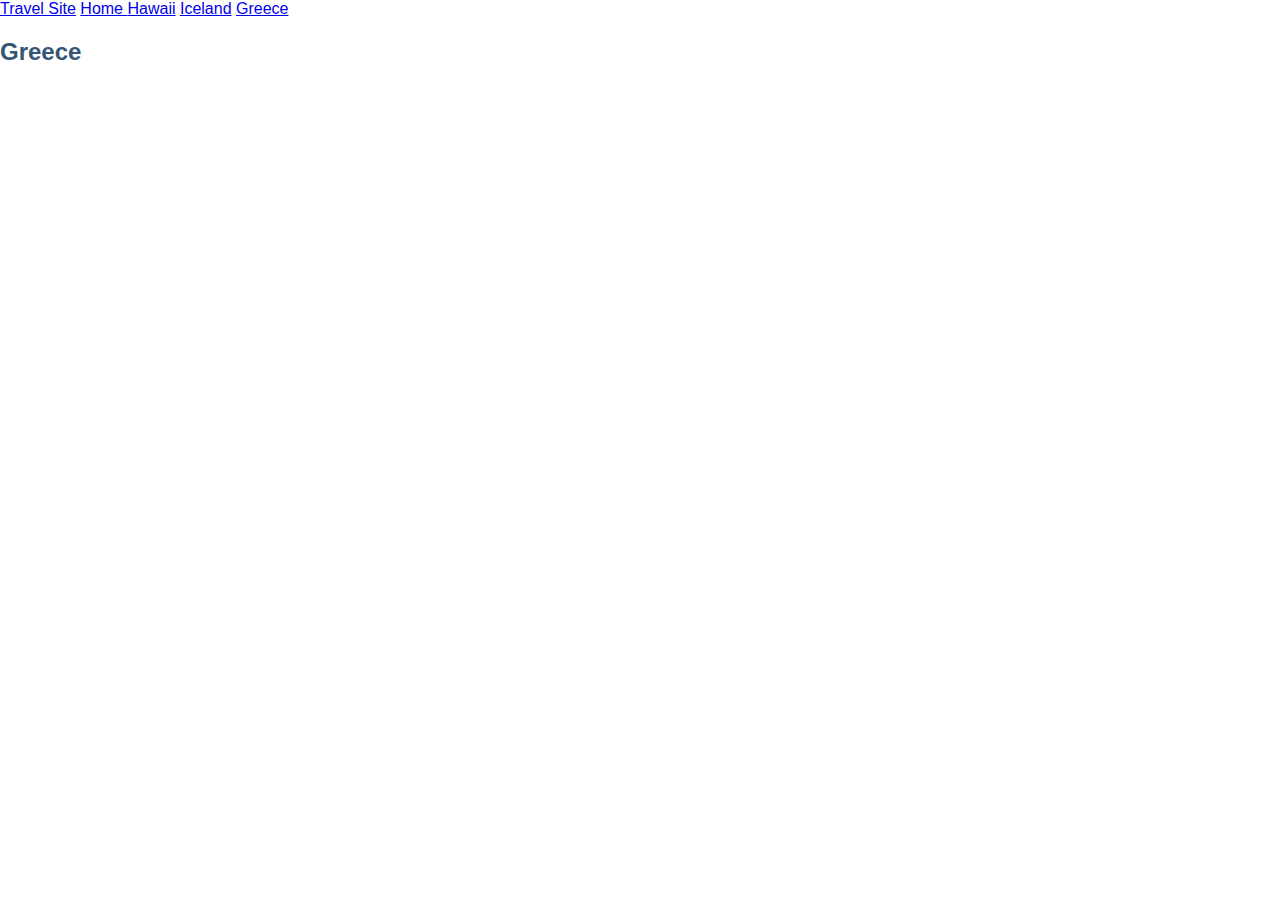
==== pages/greece.html @ 75ed5e20 "add initial html boilerplate, index.html and hawaii.html general layout" ====
<!DOCTYPE html>
<html lang="en">
<head>
    <meta charset="UTF-8">
    <meta http-equiv="X-UA-Compatible" content="IE=edge">
    <meta name="viewport" content="width=device-width, initial-scale=1.0">
    <title>Greece</title>
    <link rel="stylesheet" href="../css/destinations.css">
    <link rel="stylesheet" href="../css/global.css">
</head>

<body>




    <header>
        <nav>
            <a href="../index.html">Travel Site</a>
    
                <a href="../index.html">
                    <span>Home</span>
                </a>
                <a href="./hawaii.html">
                    <span>Hawaii</span></a>
                <a href="./iceland.html">
                    <span>Iceland</span></a>
                <a href="./greece.html">
                    <span>Greece</span></a>
    
        </nav>


        <main>
            <section>

                    <h2>Greece</h2>
        
                </section>
        




            </section>

            

        </main>

    </header>







    
</body>
</html>
---- css/destinations.css ----
.main-section {
    margin: 5em 0;
} 

.card__div {
    flex-direction: column;
}


.card__title,
.card__list, 
.card__item {
    color: #000;
    text-align:center;
    margin: 0;
    padding: 0;
}

.card__item {
    border: solid black 1px;
}
---- css/global.css ----
*, *::before, *::after {
    box-sizing: border-box;
}

body {
    font-family: Verdana, Geneva, Tahoma, sans-serif;
    background-color: #FFF;
    color:#335576;
    padding: 0;
    margin: 0;
}

.navigation {
    display: flex;
    justify-content: space-between;
    align-items: center;
    position: fixed;
    top: 0;
    background-color: #FFF;
    width: 100%;
    padding: 0 6em;
}

.navigation__text,
.navigation__link {
    color: #000;
}

.navigation__list {
    display: flex;
    justify-content: space-evenly;
    width: 35%;

}

.navigation__list,
.card__list {
    list-style-type: none;
}

.navigation__link,
.card__link {
    text-decoration: none;
}

.navigation__link:hover {
    border-bottom: 4px solid #DB7A4E;
}

.navigation__item--selected:hover {
    border-bottom: 0;
}



.hero,
.footer {
    background-color: #FEFAF5;
}

.card-container {
    display: flex;
    justify-content: center;
    padding-bottom: 5em;
}

.card__div {
    height: 20em;
    width: 20em;
    border: solid black 2px;
    display: flex;
}






.footer {
    display: flex;
    justify-content: space-evenly;
    align-items: center;
}

.footer-section__hours {
 display: flex;
}

.footer-section__div {
    padding: 0 2em;
}

.footer-section__bottom {
    align-self: flex-end;
}
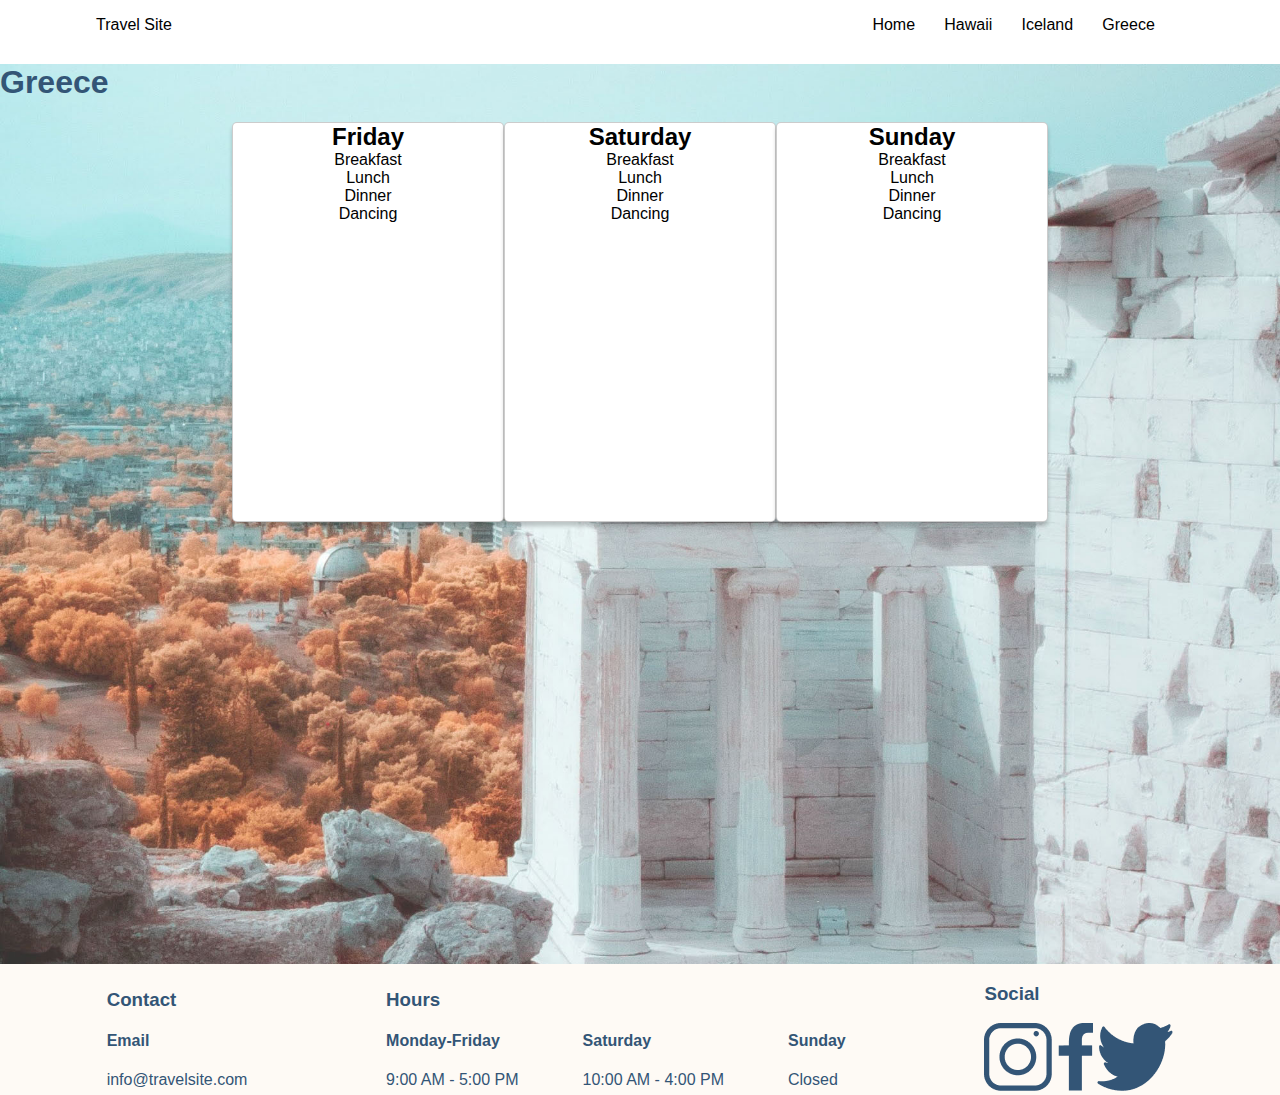
==== commit bb7b3dbb: "add html to iceland.html and greece.html" ====
--- a/pages/greece.html
+++ b/pages/greece.html
@@ -15,40 +15,119 @@
 
 
     <header>
-        <nav>
-            <a href="../index.html">Travel Site</a>
-    
-                <a href="../index.html">
-                    <span>Home</span>
+        <nav class="navigation">
+
+            <a href="../index.html" class="navigation__link" >Travel Site</a>
+            <ul class="navigation__list">
+            
+                <a href="../index.html" class="navigation__link">
+                    <li class="navigation__item navigation__item--selected">Home</li>
                 </a>
-                <a href="./hawaii.html">
-                    <span>Hawaii</span></a>
-                <a href="./iceland.html">
-                    <span>Iceland</span></a>
-                <a href="./greece.html">
-                    <span>Greece</span></a>
+                <a href="./hawaii.html" class="navigation__link">
+                    <li class="navigation__item">Hawaii</li>
+                </a>
+                <a href="./iceland.html" class="navigation__link">
+                    <li class="navigation__item">Iceland</li>
+                </a>
+                <a href="./greece.html" class="navigation__link">
+                    <li class="navigation__item">Greece</li>
+                </a>
+            </ul>
     
         </nav>
+    
+    </header>
 
 
-        <main>
-            <section>
+    <main>
+            
+        <section class="main-section main-section--greece">
+            <h1 class="main__title">Greece</h1>
+    
+            <div class="card-container">
+    
+                <div class="card__div">
+                    <h2 class="card__title"">Friday</h2>
+                    <ul class="card__list">
+                        <li class="card__item">Breakfast</li>
+                        <li class="card__item">Lunch</li>
+                        <li class="card__item">Dinner</li>
+                        <li class="card__item">Dancing</li>
+                    </ul>
+                            
+                </div>
 
-                    <h2>Greece</h2>
-        
-                </section>
-        
+                <div class="card__div">
+                    <h2 class="card__title">Saturday</h2>
+                    <ul class="card__list">
+                        <li class="card__item">Breakfast</li>
+                        <li class="card__item">Lunch</li>
+                        <li class="card__item">Dinner</li>
+                        <li class="card__item">Dancing</li>
+                    </ul>
+                            
+                </div>
 
+                <div class="card__div">
+                    <h2 class="card__title"">Sunday</h2>
+                    <ul class="card__list">
+                        <li class="card__item">Breakfast</li>
+                        <li class="card__item">Lunch</li>
+                        <li class="card__item">Dinner</li>
+                        <li class="card__item">Dancing</li>
+                    </ul>
+                            
+                </div>
+            </div>
+        </section>
 
-
-
-            </section>
 
             
 
-        </main>
+    </main>
 
-    </header>
+    <footer class="footer">
+
+        <section class="footer-section">
+            <h3>Contact</h3>
+    
+            <h4>Email</h4>
+            <span>info@travelsite.com</span>
+    
+        </section>
+        <section class="footer-section footer-section__hours">
+            <div class="footer-section__div">
+                <h3>Hours</h3>
+            
+                <h4>Monday-Friday</h4>
+                <span>9:00 AM - 5:00 PM</span>
+            </div>
+        
+    
+            <div class="footer-section__div footer-section__bottom">
+                <h4>Saturday</h4>
+                <span>10:00 AM - 4:00 PM</span>
+            </div>
+            
+        
+            <div class="footer-section__div footer-section__bottom">
+                <h4>Sunday</h4>
+                <span>Closed</span>
+            </div>
+            
+        </section>
+    
+        <section class="footer-section">
+            <h3>Social</h3>
+            <a href="http://www.instagram.com"><img src="../assets/icon-instagram.png" alt="instagram"></a>
+            <a href="http://www.facebook.com"><img src="../assets/icon-facebook.png" alt="facebook"></a>
+            <a href="http://www.twitter.com"><img src="../assets/icon-twitter.png" alt="twitter"></a>
+        </section>
+    
+    
+    </footer>
+
+
 
 
 
--- a/css/destinations.css
+++ b/css/destinations.css
@@ -1,9 +1,25 @@
 .main-section {
-    margin: 5em 0;
+    margin: 4em 0 0 0;
+    height: 100vh;
+    background-position: center;
+    background-size: 100%;
 } 
 
+.main-section--hawaii {
+    background-image: url(../assets/hawaii.jpg);
+
+}
+
+.main-section--greece {
+    background-image: url(../assets/greece.jpg);
+}
+
+.main-section--iceland {
+    background-image: url(../assets/iceland.jpg);
+}
+
 .card__div {
-    flex-direction: column;
+    background-color: #FFF;
 }
 
 
@@ -15,7 +31,3 @@
     margin: 0;
     padding: 0;
 }
-
-.card__item {
-    border: solid black 1px;
-}--- a/css/global.css
+++ b/css/global.css
@@ -64,16 +64,18 @@
     padding-bottom: 5em;
 }
 
-.card__div {
-    height: 20em;
-    width: 20em;
-    border: solid black 2px;
+.card__div, 
+.card__link {
+    height: 25rem;
+    width: 17rem;
+    border: 1px solid rgba(0,0,0,0.2); 
+    border-radius: 5px;
+    box-shadow: 0 4px 4px rgba(0,0,0,0.2);
+}
+
+.card__link {
     display: flex;
 }
-
-
-
-
 
 
 .footer {
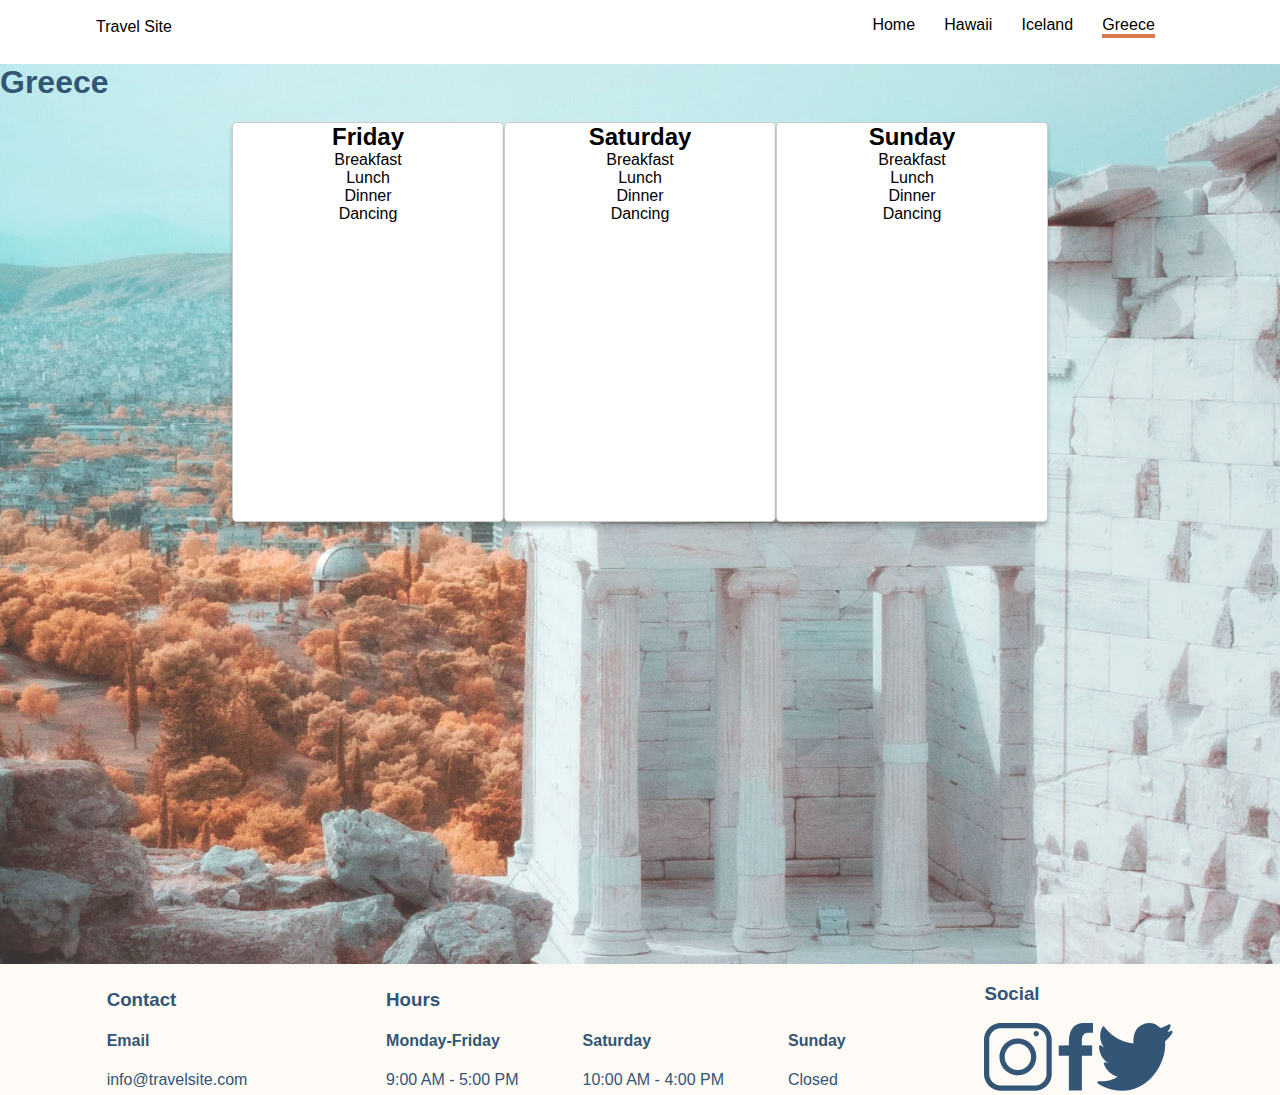
==== commit 90b5f325: "add border bottom to nav link of current page" ====
--- a/pages/greece.html
+++ b/pages/greece.html
@@ -21,7 +21,7 @@
             <ul class="navigation__list">
             
                 <a href="../index.html" class="navigation__link">
-                    <li class="navigation__item navigation__item--selected">Home</li>
+                    <li class="navigation__item">Home</li>
                 </a>
                 <a href="./hawaii.html" class="navigation__link">
                     <li class="navigation__item">Hawaii</li>
@@ -30,7 +30,7 @@
                     <li class="navigation__item">Iceland</li>
                 </a>
                 <a href="./greece.html" class="navigation__link">
-                    <li class="navigation__item">Greece</li>
+                    <li class="navigation__item navigation__item--selected">Greece</li>
                 </a>
             </ul>
     
--- a/css/destinations.css
+++ b/css/destinations.css
@@ -1,3 +1,7 @@
+.navigation__item--selected {
+    border-bottom: 4px solid #DB7A4E;
+}
+
 .main-section {
     margin: 4em 0 0 0;
     height: 100vh;
--- a/css/global.css
+++ b/css/global.css
@@ -41,14 +41,6 @@
 .navigation__link,
 .card__link {
     text-decoration: none;
-}
-
-.navigation__link:hover {
-    border-bottom: 4px solid #DB7A4E;
-}
-
-.navigation__item--selected:hover {
-    border-bottom: 0;
 }
 
 
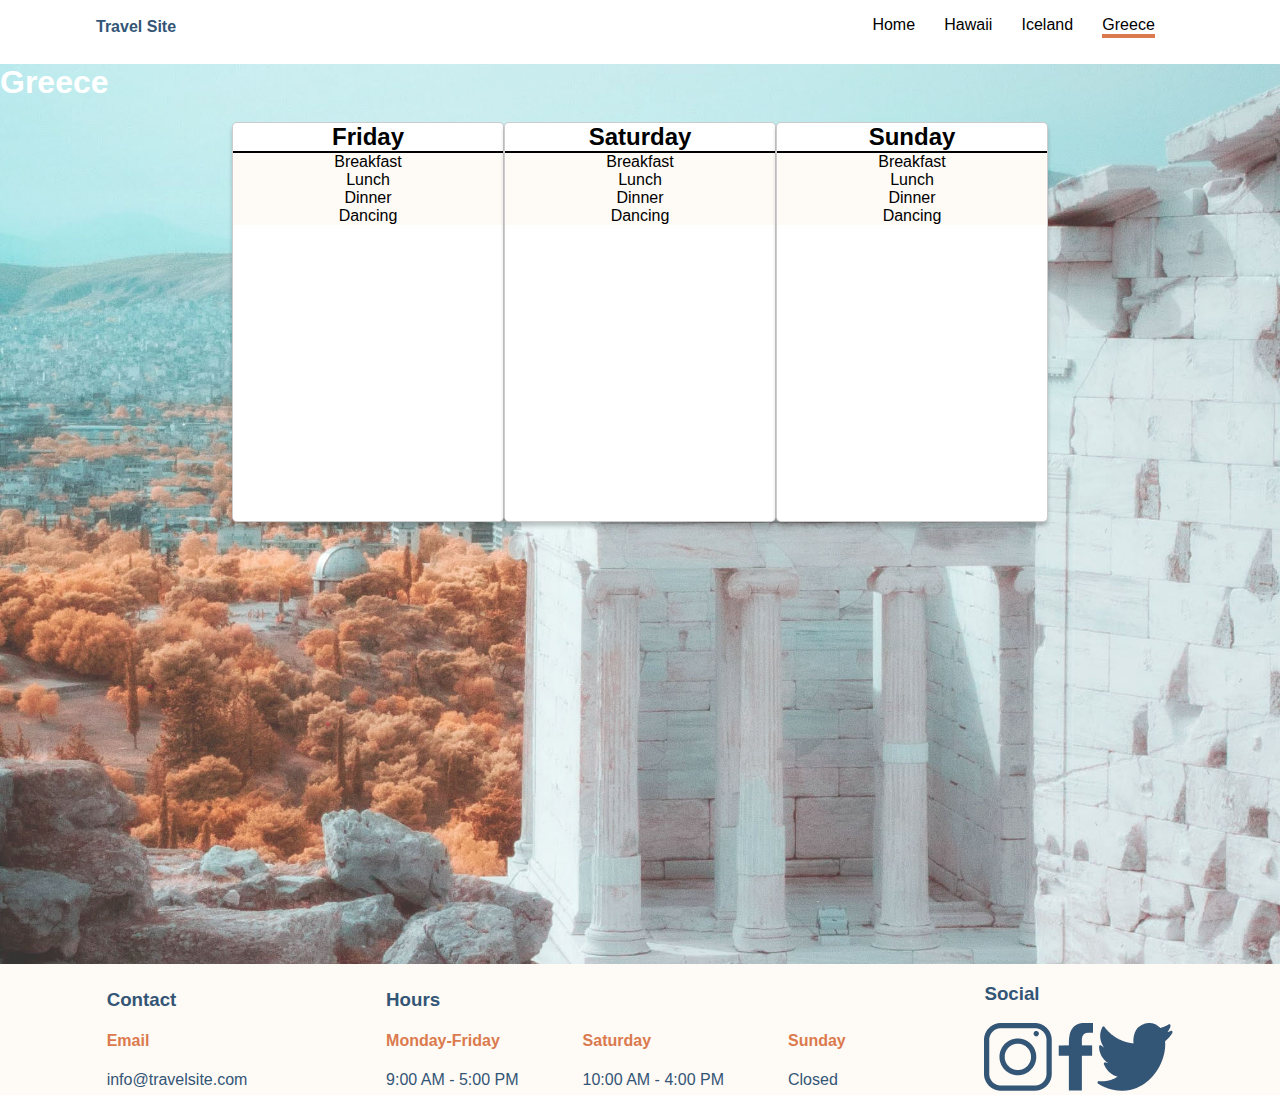
==== commit 4fb4dfc9: "style pages according to visual design requirements" ====
--- a/pages/greece.html
+++ b/pages/greece.html
@@ -17,7 +17,7 @@
     <header>
         <nav class="navigation">
 
-            <a href="../index.html" class="navigation__link" >Travel Site</a>
+            <a href="../index.html" class="navigation__link navigation__link--logo" >Travel Site</a>
             <ul class="navigation__list">
             
                 <a href="../index.html" class="navigation__link">
@@ -91,7 +91,7 @@
         <section class="footer-section">
             <h3>Contact</h3>
     
-            <h4>Email</h4>
+            <h4 class="footer__subtitle">Email</h4>
             <span>info@travelsite.com</span>
     
         </section>
@@ -99,19 +99,19 @@
             <div class="footer-section__div">
                 <h3>Hours</h3>
             
-                <h4>Monday-Friday</h4>
+                <h4 class="footer__subtitle">Monday-Friday</h4>
                 <span>9:00 AM - 5:00 PM</span>
             </div>
         
     
             <div class="footer-section__div footer-section__bottom">
-                <h4>Saturday</h4>
+                <h4 class="footer__subtitle">Saturday</h4>
                 <span>10:00 AM - 4:00 PM</span>
             </div>
             
         
             <div class="footer-section__div footer-section__bottom">
-                <h4>Sunday</h4>
+                <h4 class="footer__subtitle">Sunday</h4>
                 <span>Closed</span>
             </div>
             
--- a/css/destinations.css
+++ b/css/destinations.css
@@ -8,6 +8,10 @@
     background-position: center;
     background-size: 100%;
 } 
+
+.main__title {
+    color: #FFF;
+}
 
 .main-section--hawaii {
     background-image: url(../assets/hawaii.jpg);
@@ -28,10 +32,17 @@
 
 
 .card__title,
-.card__list, 
-.card__item {
-    color: #000;
+.card__list {
     text-align:center;
     margin: 0;
     padding: 0;
+    color: #000;
 }
+
+.card__title {
+    border-bottom: 2px solid #000;
+}
+
+.card__item {
+    background-color: #FEFAF5;
+}
--- a/css/global.css
+++ b/css/global.css
@@ -41,6 +41,11 @@
 .navigation__link,
 .card__link {
     text-decoration: none;
+}
+
+.navigation__link--logo {
+    color: #335576;
+    font-weight: 800;
 }
 
 
@@ -88,6 +93,9 @@
     align-self: flex-end;
 }
 
+.footer__subtitle {
+    color: #DB7A4E;
+}
 
 
 
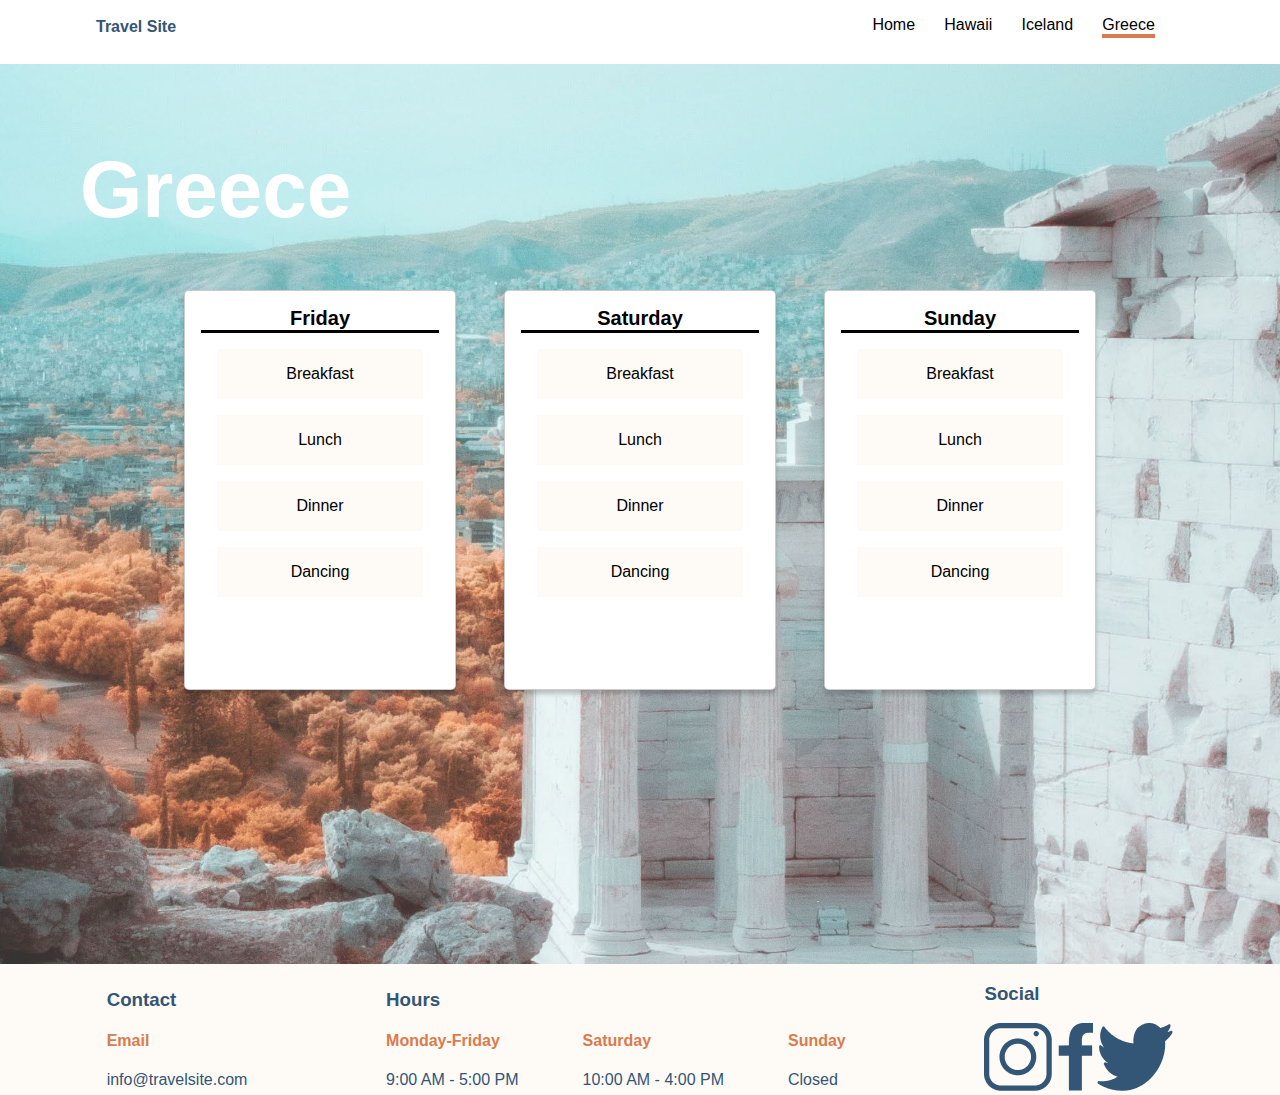
==== commit acb819b3: "style card components according to mockup" ====
--- a/pages/greece.html
+++ b/pages/greece.html
@@ -57,7 +57,7 @@
                             
                 </div>
 
-                <div class="card__div">
+                <div class="card__div card__div--middle">
                     <h2 class="card__title">Saturday</h2>
                     <ul class="card__list">
                         <li class="card__item">Breakfast</li>
--- a/css/destinations.css
+++ b/css/destinations.css
@@ -11,6 +11,8 @@
 
 .main__title {
     color: #FFF;
+    font-size: 5rem;
+    padding: 1em 0 0 1em;
 }
 
 .main-section--hawaii {
@@ -28,6 +30,13 @@
 
 .card__div {
     background-color: #FFF;
+    padding: 1em;
+}
+
+
+.card__item {
+    padding: 1em 0;
+    margin: 1em;
 }
 
 
@@ -40,7 +49,8 @@
 }
 
 .card__title {
-    border-bottom: 2px solid #000;
+    border-bottom: 3px solid #000;
+    font-size: 1.25rem;
 }
 
 .card__item {
--- a/css/global.css
+++ b/css/global.css
@@ -70,6 +70,11 @@
     box-shadow: 0 4px 4px rgba(0,0,0,0.2);
 }
 
+.card__div--middle,
+.card__link--iceland {
+    margin: 0 3em;
+}
+
 .card__link {
     display: flex;
 }
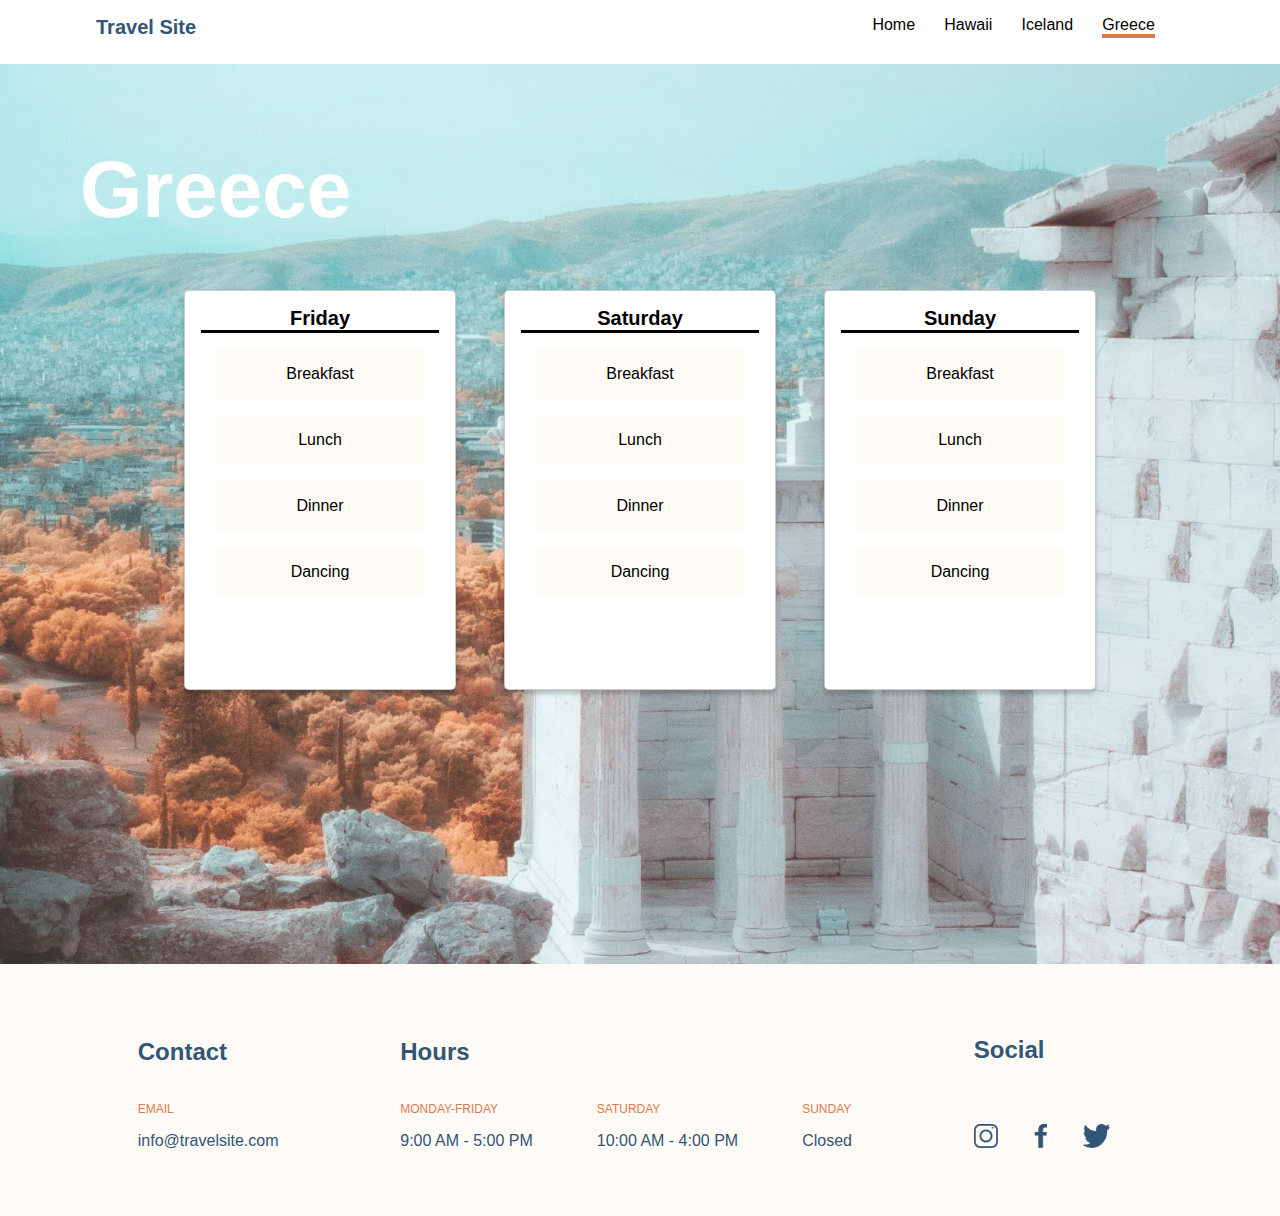
==== commit a9d80dba: "style footer according to mockups" ====
--- a/pages/greece.html
+++ b/pages/greece.html
@@ -89,7 +89,7 @@
     <footer class="footer">
 
         <section class="footer-section">
-            <h3>Contact</h3>
+            <h3 class="footer__title">Contact</h3>
     
             <h4 class="footer__subtitle">Email</h4>
             <span>info@travelsite.com</span>
@@ -97,7 +97,7 @@
         </section>
         <section class="footer-section footer-section__hours">
             <div class="footer-section__div">
-                <h3>Hours</h3>
+                <h3 class="footer__title">Hours</h3>
             
                 <h4 class="footer__subtitle">Monday-Friday</h4>
                 <span>9:00 AM - 5:00 PM</span>
@@ -118,10 +118,10 @@
         </section>
     
         <section class="footer-section">
-            <h3>Social</h3>
-            <a href="http://www.instagram.com"><img src="../assets/icon-instagram.png" alt="instagram"></a>
-            <a href="http://www.facebook.com"><img src="../assets/icon-facebook.png" alt="facebook"></a>
-            <a href="http://www.twitter.com"><img src="../assets/icon-twitter.png" alt="twitter"></a>
+            <h3 class="footer__title">Social</h3>
+            <a href="http://www.instagram.com"><img src="../assets/icon-instagram.png" alt="instagram" class="footer__icon"></a>
+            <a href="http://www.facebook.com"><img src="../assets/icon-facebook.png" alt="facebook" class="footer__icon"></a>
+            <a href="http://www.twitter.com"><img src="../assets/icon-twitter.png" alt="twitter" class="footer__icon"></a>
         </section>
     
     
--- a/css/global.css
+++ b/css/global.css
@@ -46,6 +46,7 @@
 .navigation__link--logo {
     color: #335576;
     font-weight: 800;
+    font-size: 1.25rem;
 }
 
 
@@ -84,23 +85,37 @@
     display: flex;
     justify-content: space-evenly;
     align-items: center;
+    padding: 3em 3em 4em 3em;
+}
+
+.footer__title {
+    font-size: 1.5em;
+    padding-bottom: 0.5em;
+}
+
+.footer__subtitle {
+    color: #DB7A4E;
+    font-size: 0.75em;
+    text-transform: uppercase;
+    font-weight: 300;
 }
 
 .footer-section__hours {
- display: flex;
+    display: flex;
 }
 
 .footer-section__div {
     padding: 0 2em;
 }
-
 .footer-section__bottom {
     align-self: flex-end;
 }
 
-.footer__subtitle {
-    color: #DB7A4E;
+.footer__icon {
+    height: 1.5em;
+    margin: 1.5em 2em 0 0;
 }
 
 
 
+
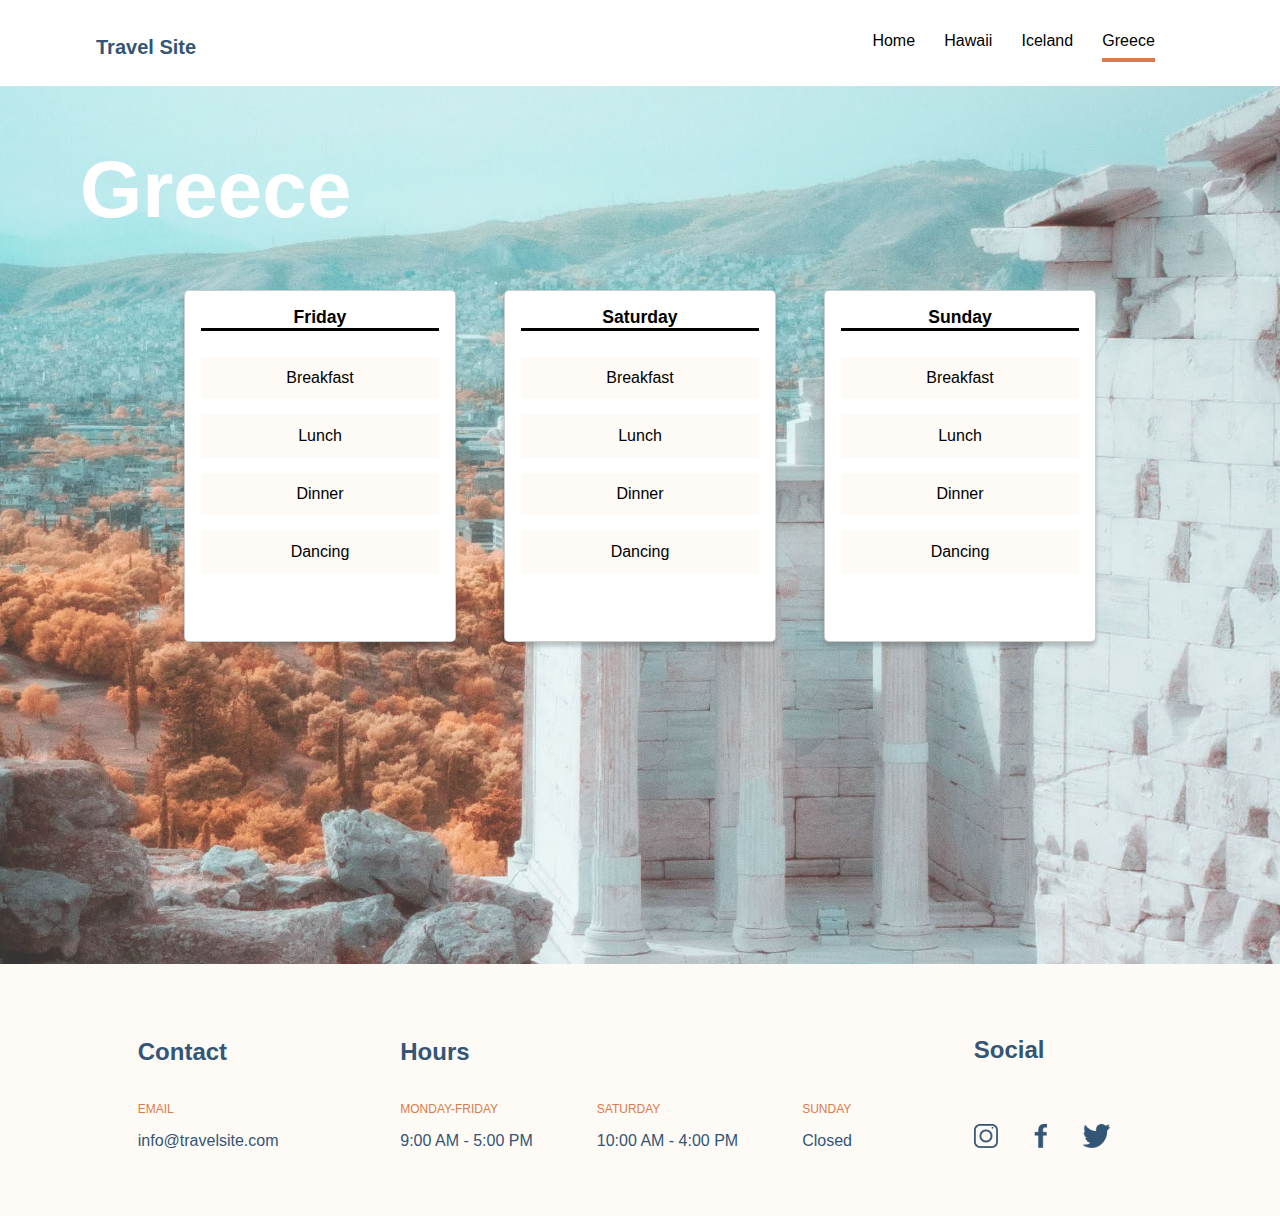
==== commit 5c4f1587: "fix anchor tags, remove extra spacing" ====
--- a/pages/greece.html
+++ b/pages/greece.html
@@ -1,5 +1,6 @@
 <!DOCTYPE html>
 <html lang="en">
+
 <head>
     <meta charset="UTF-8">
     <meta http-equiv="X-UA-Compatible" content="IE=edge">
@@ -10,53 +11,38 @@
 </head>
 
 <body>
-
-
-
-
     <header>
         <nav class="navigation">
-
-            <a href="../index.html" class="navigation__link navigation__link--logo" >Travel Site</a>
+            <a href="../index.html" class="navigation__link navigation__link--logo">Travel Site</a>
             <ul class="navigation__list">
-            
-                <a href="../index.html" class="navigation__link">
-                    <li class="navigation__item">Home</li>
-                </a>
-                <a href="./hawaii.html" class="navigation__link">
-                    <li class="navigation__item">Hawaii</li>
-                </a>
-                <a href="./iceland.html" class="navigation__link">
-                    <li class="navigation__item">Iceland</li>
-                </a>
-                <a href="./greece.html" class="navigation__link">
-                    <li class="navigation__item navigation__item--selected">Greece</li>
-                </a>
+                <li class="navigation__item">
+                    <a href="../index.html" class="navigation__link">Home</a>
+                </li>
+                <li class="navigation__item">
+                    <a href="./hawaii.html" class="navigation__link">Hawaii</a>
+                </li>
+                <li class="navigation__item">
+                    <a href="./iceland.html" class="navigation__link">Iceland</a>
+                </li>
+                <li class="navigation__item navigation__item--selected">
+                    <a href="./greece.html" class="navigation__link">Greece</a>
+                </li>
             </ul>
-    
         </nav>
-    
     </header>
-
-
     <main>
-            
         <section class="main-section main-section--greece">
             <h1 class="main__title">Greece</h1>
-    
             <div class="card-container">
-    
                 <div class="card__div">
                     <h2 class="card__title"">Friday</h2>
-                    <ul class="card__list">
+                    <ul class=" card__list">
                         <li class="card__item">Breakfast</li>
                         <li class="card__item">Lunch</li>
                         <li class="card__item">Dinner</li>
                         <li class="card__item">Dancing</li>
-                    </ul>
-                            
+                        </ul>
                 </div>
-
                 <div class="card__div card__div--middle">
                     <h2 class="card__title">Saturday</h2>
                     <ul class="card__list">
@@ -65,76 +51,50 @@
                         <li class="card__item">Dinner</li>
                         <li class="card__item">Dancing</li>
                     </ul>
-                            
                 </div>
-
                 <div class="card__div">
                     <h2 class="card__title"">Sunday</h2>
-                    <ul class="card__list">
+                    <ul class=" card__list">
                         <li class="card__item">Breakfast</li>
                         <li class="card__item">Lunch</li>
                         <li class="card__item">Dinner</li>
                         <li class="card__item">Dancing</li>
-                    </ul>
-                            
+                        </ul>
                 </div>
             </div>
         </section>
-
-
-            
-
     </main>
-
     <footer class="footer">
-
         <section class="footer-section">
             <h3 class="footer__title">Contact</h3>
-    
             <h4 class="footer__subtitle">Email</h4>
             <span>info@travelsite.com</span>
-    
         </section>
         <section class="footer-section footer-section__hours">
             <div class="footer-section__div">
                 <h3 class="footer__title">Hours</h3>
-            
                 <h4 class="footer__subtitle">Monday-Friday</h4>
                 <span>9:00 AM - 5:00 PM</span>
             </div>
-        
-    
             <div class="footer-section__div footer-section__bottom">
                 <h4 class="footer__subtitle">Saturday</h4>
                 <span>10:00 AM - 4:00 PM</span>
             </div>
-            
-        
             <div class="footer-section__div footer-section__bottom">
                 <h4 class="footer__subtitle">Sunday</h4>
                 <span>Closed</span>
             </div>
-            
         </section>
-    
         <section class="footer-section">
             <h3 class="footer__title">Social</h3>
-            <a href="http://www.instagram.com"><img src="../assets/icon-instagram.png" alt="instagram" class="footer__icon"></a>
-            <a href="http://www.facebook.com"><img src="../assets/icon-facebook.png" alt="facebook" class="footer__icon"></a>
-            <a href="http://www.twitter.com"><img src="../assets/icon-twitter.png" alt="twitter" class="footer__icon"></a>
+            <a href="http://www.instagram.com"><img src="../assets/icon-instagram.png" alt="instagram"
+                    class="footer__icon"></a>
+            <a href="http://www.facebook.com"><img src="../assets/icon-facebook.png" alt="facebook"
+                    class="footer__icon"></a>
+            <a href="http://www.twitter.com"><img src="../assets/icon-twitter.png" alt="twitter"
+                    class="footer__icon"></a>
         </section>
-    
-    
     </footer>
+</body>
 
-
-
-
-
-
-
-
-
-    
-</body>
 </html>--- a/css/destinations.css
+++ b/css/destinations.css
@@ -7,7 +7,7 @@
     height: 100vh;
     background-position: center;
     background-size: 100%;
-} 
+}
 
 .main__title {
     color: #FFF;
@@ -17,7 +17,6 @@
 
 .main-section--hawaii {
     background-image: url(../assets/hawaii.jpg);
-
 }
 
 .main-section--greece {
@@ -28,21 +27,23 @@
     background-image: url(../assets/iceland.jpg);
 }
 
+.card__container {
+    margin: 1em;
+}
+
 .card__div {
     background-color: #FFF;
     padding: 1em;
 }
 
-
 .card__item {
-    padding: 1em 0;
-    margin: 1em;
+    padding: 0.75em 0;
+    margin: 1em 0;
 }
-
 
 .card__title,
 .card__list {
-    text-align:center;
+    text-align: center;
     margin: 0;
     padding: 0;
     color: #000;
@@ -50,9 +51,10 @@
 
 .card__title {
     border-bottom: 3px solid #000;
-    font-size: 1.25rem;
+    font-size: 1.1rem;
+    margin-bottom: 1.5em;
 }
 
 .card__item {
     background-color: #FEFAF5;
-}
+}--- a/css/global.css
+++ b/css/global.css
@@ -1,13 +1,16 @@
-*, *::before, *::after {
+*,
+*::before,
+*::after {
     box-sizing: border-box;
 }
 
 body {
     font-family: Verdana, Geneva, Tahoma, sans-serif;
     background-color: #FFF;
-    color:#335576;
+    color: #335576;
     padding: 0;
     margin: 0;
+    width: 100vw;
 }
 
 .navigation {
@@ -16,9 +19,9 @@
     align-items: center;
     position: fixed;
     top: 0;
+    width: 100%;
     background-color: #FFF;
-    width: 100%;
-    padding: 0 6em;
+    padding: 1em 6em 0.5em 6em;
 }
 
 .navigation__text,
@@ -30,12 +33,11 @@
     display: flex;
     justify-content: space-evenly;
     width: 35%;
-
 }
 
 .navigation__list,
 .card__list {
-    list-style-type: none;
+    list-style: none;
 }
 
 .navigation__link,
@@ -49,7 +51,9 @@
     font-size: 1.25rem;
 }
 
-
+.navigation__item {
+    padding-bottom: 0.5em;
+}
 
 .hero,
 .footer {
@@ -62,13 +66,13 @@
     padding-bottom: 5em;
 }
 
-.card__div, 
+.card__div,
 .card__link {
-    height: 25rem;
+    height: 22rem;
     width: 17rem;
-    border: 1px solid rgba(0,0,0,0.2); 
+    border: 1px solid rgba(0, 0, 0, 0.2);
     border-radius: 5px;
-    box-shadow: 0 4px 4px rgba(0,0,0,0.2);
+    box-shadow: 0 4px 4px rgba(0, 0, 0, 0.2);
 }
 
 .card__div--middle,
@@ -79,7 +83,6 @@
 .card__link {
     display: flex;
 }
-
 
 .footer {
     display: flex;
@@ -107,6 +110,7 @@
 .footer-section__div {
     padding: 0 2em;
 }
+
 .footer-section__bottom {
     align-self: flex-end;
 }
@@ -116,6 +120,6 @@
     margin: 1.5em 2em 0 0;
 }
 
-
-
-
+.navigation__item:hover {
+    border-bottom: 4px solid #DB7A4E;
+}